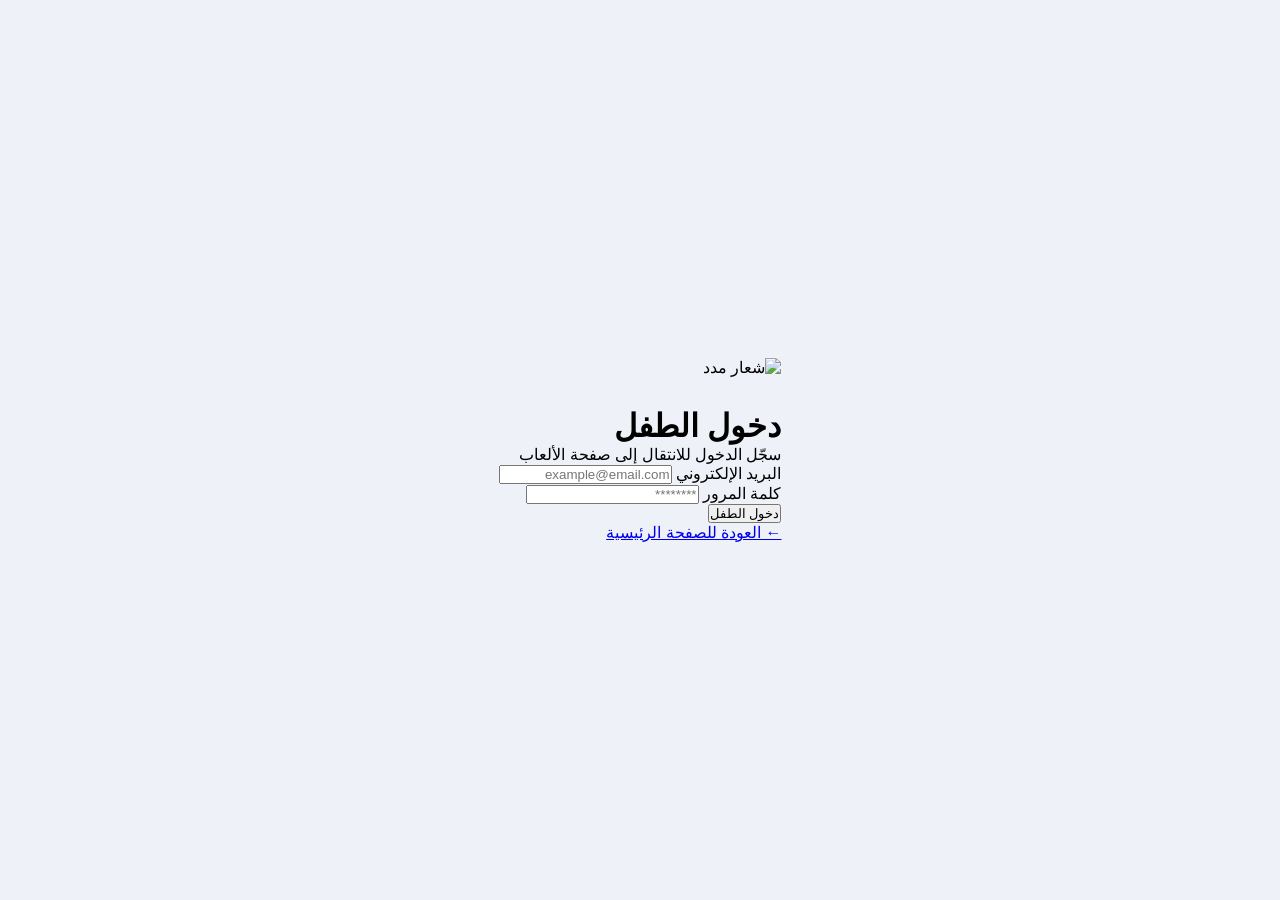
==== child.html @ 7dcdc5ae "Create child.html" ====
<!DOCTYPE html>
<html lang="ar" dir="rtl">
<head>
  <meta charset="UTF-8" />
  <meta name="viewport" content="width=device-width, initial-scale=1.0" />
  <title>مدد | دخول الطفل</title>
  <link rel="stylesheet" href="style.css" />
</head>
<body class="bg-main">
  <div class="bg-blur bg-blur-top"></div>
  <div class="bg-blur bg-blur-bottom"></div>

  <div class="auth-wrapper">
    <div class="auth-card">
      <div class="auth-header">
        <img src="logo.png" class="logo small-logo" alt="شعار مدد" />
        <h1 class="auth-title">دخول الطفل</h1>
        <p class="auth-subtitle">سجّل الدخول للانتقال إلى صفحة الألعاب</p>
      </div>

      <div class="form-group">
        <label>البريد الإلكتروني</label>
        <input type="email" id="childLoginEmail" placeholder="example@email.com" />
      </div>

      <div class="form-group">
        <label>كلمة المرور</label>
        <input type="password" id="childLoginPassword" placeholder="********" />
      </div>

      <button class="main-btn" onclick="childLogin()">دخول الطفل</button>

      <div class="back-link-wrap">
        <a href="index.html" class="back-link">← العودة للصفحة الرئيسية</a>
      </div>
    </div>
  </div>

  <script src="script.js"></script>
</body>
</html>
---- style.css ----
*{
margin:0;
padding:0;
box-sizing:border-box;
font-family:Tahoma,Arial;
}

body{
background:#EEF1F7;
min-height:100vh;
display:flex;
align-items:center;
justify-content:center;
padding:20px;
}

.container{
width:100%;
max-width:900px;
background:white;
border-radius:30px;
padding:40px;
box-shadow:0 10px 25px rgba(0,0,0,0.08);
}

.welcome-section{
text-align:center;
margin-bottom:40px;
}

/* الشعار */

.logo{
width:220px;
margin-bottom:30px;
}

.welcome-title{
font-size:36px;
margin-bottom:15px;
color:#2F3443;
font-weight:bold;
}

.welcome-text{
font-size:20px;
color:#555;
line-height:1.8;
}

.user-heading{
text-align:center;
font-size:26px;
color:#566F98;
margin-bottom:25px;
font-weight:bold;
}

.role-grid{
display:grid;
grid-template-columns:1fr 1fr;
gap:20px;
}

.role-card{
background:#F8F9FC;
border-radius:18px;
padding:20px;
display:flex;
justify-content:space-between;
align-items:center;
cursor:pointer;
border:2px solid transparent;
transition:0.2s;
}

.role-card:hover{
transform:translateY(-3px);
border-color:#566F98;
}

.role-text h3{
font-size:20px;
margin-bottom:5px;
color:#2F3443;
}

.role-text p{
font-size:14px;
color:#777;
}

.icon{
font-size:35px;
}
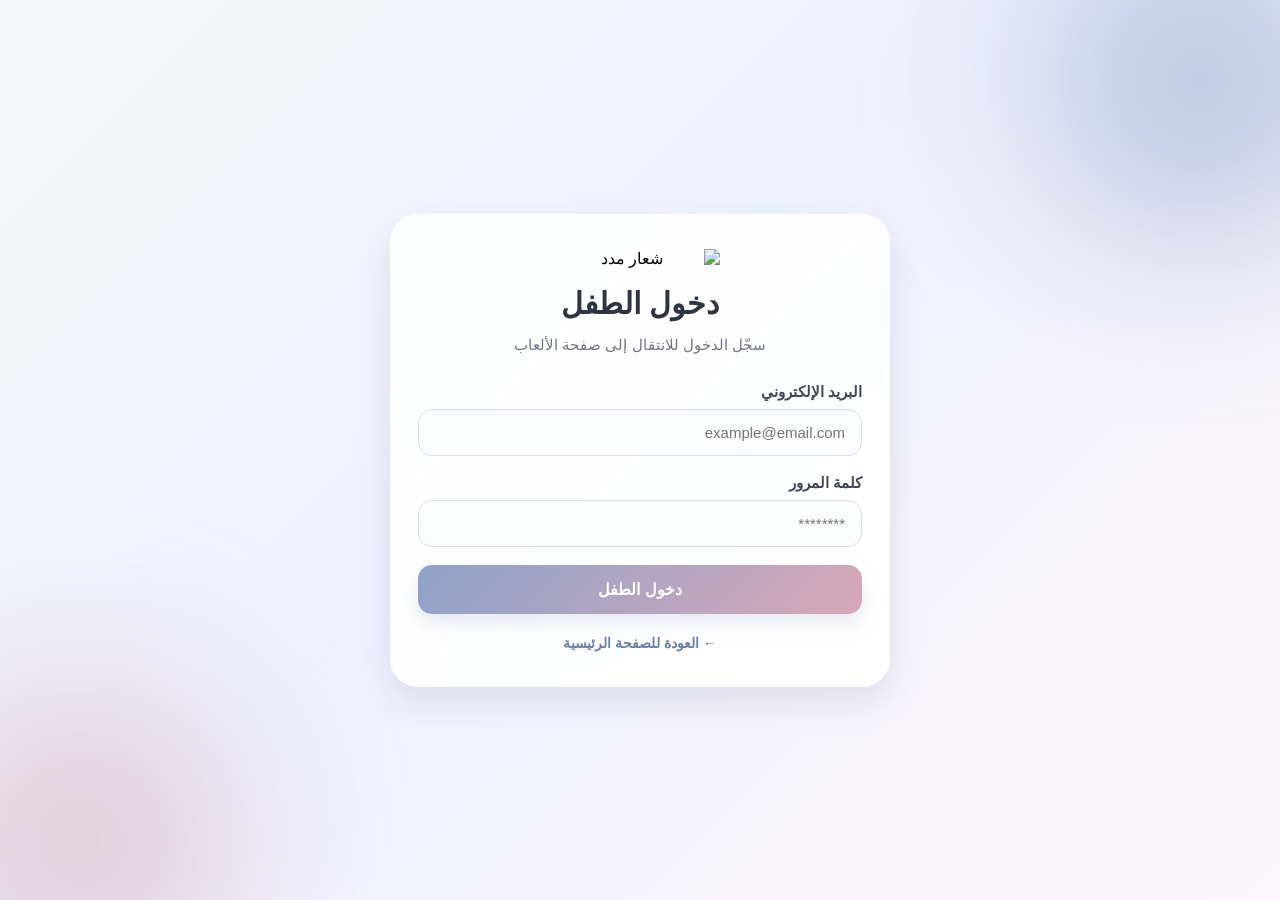
==== commit 954286a3: "Update child.html Added restrictions on login info" ====
--- a/child.html
+++ b/child.html
@@ -9,7 +9,6 @@
 <body class="bg-main">
   <div class="bg-blur bg-blur-top"></div>
   <div class="bg-blur bg-blur-bottom"></div>
-
   <div class="auth-wrapper">
     <div class="auth-card">
       <div class="auth-header">
@@ -17,25 +16,65 @@
         <h1 class="auth-title">دخول الطفل</h1>
         <p class="auth-subtitle">سجّل الدخول للانتقال إلى صفحة الألعاب</p>
       </div>
-
       <div class="form-group">
         <label>البريد الإلكتروني</label>
-        <input type="email" id="childLoginEmail" placeholder="example@email.com" />
+        <input
+          type="email"
+          id="childLoginEmail"
+          placeholder="example@email.com"
+          required
+          maxlength="100"
+          pattern="[a-zA-Z0-9._%+\-]+@[a-zA-Z0-9.\-]+\.[a-zA-Z]{2,}"
+          title="أدخل بريداً إلكترونياً صحيحاً"
+          autocomplete="email"
+          oninput="validateEmail(this)"
+        />
+        <span class="field-error" id="emailError"></span>
       </div>
-
       <div class="form-group">
         <label>كلمة المرور</label>
-        <input type="password" id="childLoginPassword" placeholder="********" />
+        <input
+          type="password"
+          id="childLoginPassword"
+          placeholder="********"
+          required
+          minlength="8"
+          maxlength="64"
+          autocomplete="current-password"
+          oninput="validatePassword(this)"
+        />
+        <span class="field-error" id="passwordError"></span>
       </div>
-
       <button class="main-btn" onclick="childLogin()">دخول الطفل</button>
-
       <div class="back-link-wrap">
         <a href="index.html" class="back-link">← العودة للصفحة الرئيسية</a>
       </div>
     </div>
   </div>
+  <script>
+    function validateEmail(input) {
+      const error = document.getElementById("emailError");
+      const pattern = /^[a-zA-Z0-9._%+\-]+@[a-zA-Z0-9.\-]+\.[a-zA-Z]{2,}$/;
+      if (!input.value) {
+        error.textContent = "البريد الإلكتروني مطلوب";
+      } else if (!pattern.test(input.value)) {
+        error.textContent = "صيغة البريد الإلكتروني غير صحيحة";
+      } else {
+        error.textContent = "";
+      }
+    }
 
+    function validatePassword(input) {
+      const error = document.getElementById("passwordError");
+      if (!input.value) {
+        error.textContent = "كلمة المرور مطلوبة";
+      } else if (input.value.length < 8) {
+        error.textContent = "كلمة المرور يجب أن تكون 8 أحرف على الأقل";
+      } else {
+        error.textContent = "";
+      }
+    }
+  </script>
   <script src="script.js"></script>
 </body>
 </html>
--- a/style.css
+++ b/style.css
@@ -1,95 +1,700 @@
 *{
-margin:0;
-padding:0;
-box-sizing:border-box;
-font-family:Tahoma,Arial;
+  margin:0;
+  padding:0;
+  box-sizing:border-box;
+  font-family:Tahoma, Arial, sans-serif;
 }
 
 body{
-background:#EEF1F7;
-min-height:100vh;
+  min-height:100vh;
+  position:relative;
+  overflow-x:hidden;
+}
+
+.bg-main{
+  background: linear-gradient(135deg, #f6f7fb 0%, #eef2ff 45%, #fff6fb 100%);
+  display:flex;
+  align-items:center;
+  justify-content:center;
+  padding:20px;
+}
+
+.bg-blur{
+  position:fixed;
+  border-radius:50%;
+  filter:blur(90px);
+  opacity:0.55;
+  z-index:0;
+  pointer-events:none;
+}
+
+.bg-blur-top{
+  width:320px;
+  height:320px;
+  top:-80px;
+  right:-80px;
+  background:#8da2c9;
+}
+
+.bg-blur-bottom{
+  width:300px;
+  height:300px;
+  bottom:-90px;
+  left:-70px;
+  background:#d8a8b8;
+}
+
+.container,
+.auth-wrapper,
+.home-page{
+  position:relative;
+  z-index:2;
+  width:100%;
+}
+
+.container{
+  max-width:900px;
+  background:rgba(255,255,255,0.92);
+  border-radius:30px;
+  padding:40px;
+  box-shadow:0 15px 35px rgba(58, 67, 92, 0.12);
+  backdrop-filter:blur(8px);
+}
+
+.welcome-section{
+  text-align:center;
+  margin-bottom:40px;
+}
+
+.logo{
+  display:block;
+  max-width:220px;
+  width:100%;
+  height:auto;
+  margin:0 auto 28px;
+}
+
+.welcome-title{
+  font-size:36px;
+  margin-bottom:15px;
+  color:#2f3443;
+  font-weight:bold;
+}
+
+.welcome-text{
+  font-size:20px;
+  color:#5f6472;
+  line-height:1.9;
+  max-width:650px;
+  margin:0 auto;
+}
+
+.user-heading{
+  text-align:center;
+  font-size:26px;
+  color:#6b7fa8;
+  margin-bottom:25px;
+  font-weight:bold;
+}
+
+.role-grid{
+  display:grid;
+  grid-template-columns:1fr 1fr;
+  gap:20px;
+}
+
+.role-card{
+  background:rgba(255,255,255,0.75);
+  border-radius:20px;
+  padding:24px;
+  display:flex;
+  justify-content:space-between;
+  align-items:center;
+  cursor:pointer;
+  border:2px solid transparent;
+  transition:0.25s ease;
+  box-shadow:0 8px 20px rgba(0,0,0,0.05);
+}
+
+.role-card:hover{
+  transform:translateY(-4px);
+  border-color:#8da2c9;
+  box-shadow:0 14px 28px rgba(0,0,0,0.08);
+}
+
+.role-card.parent{
+  background:linear-gradient(135deg, rgba(141,162,201,0.16), rgba(255,255,255,0.95));
+}
+
+.role-card.child{
+  background:linear-gradient(135deg, rgba(216,168,184,0.16), rgba(255,255,255,0.95));
+}
+
+.role-text h3{
+  font-size:22px;
+  margin-bottom:8px;
+  color:#2f3443;
+}
+
+.role-text p{
+  font-size:14px;
+  color:#6e7380;
+  line-height:1.7;
+}
+
+.icon{
+  font-size:38px;
+}
+
+/* Auth Pages */
+.auth-wrapper{
+  max-width:500px;
+  margin:auto;
+}
+
+.auth-card{
+  background:rgba(255,255,255,0.93);
+  border-radius:28px;
+  padding:35px 28px;
+  box-shadow:0 15px 35px rgba(58, 67, 92, 0.12);
+  backdrop-filter:blur(8px);
+}
+
+.auth-header{
+  text-align:center;
+  margin-bottom:25px;
+}
+
+.small-logo{
+  max-width:160px;
+  margin-bottom:18px;
+}
+
+.auth-title{
+  font-size:30px;
+  color:#2f3443;
+  margin-bottom:10px;
+}
+
+.auth-subtitle{
+  color:#6f7686;
+  font-size:15px;
+  line-height:1.8;
+}
+
+.form-group{
+  margin-bottom:18px;
+}
+
+.form-group label{
+  display:block;
+  margin-bottom:8px;
+  color:#404758;
+  font-size:15px;
+  font-weight:bold;
+}
+
+.form-group input{
+  width:100%;
+  padding:14px 16px;
+  border:1.8px solid #d8ddeb;
+  border-radius:14px;
+  background:#fbfcff;
+  outline:none;
+  font-size:15px;
+  transition:0.2s;
+}
+
+.form-group input:focus{
+  border-color:#8da2c9;
+  box-shadow:0 0 0 4px rgba(141,162,201,0.15);
+}
+
+.main-btn{
+  width:100%;
+  border:none;
+  border-radius:14px;
+  padding:15px;
+  background:linear-gradient(135deg, #8da2c9, #d8a8b8);
+  color:white;
+  font-size:16px;
+  font-weight:bold;
+  cursor:pointer;
+  transition:0.25s;
+  box-shadow:0 10px 20px rgba(141,162,201,0.22);
+}
+
+.main-btn:hover{
+  transform:translateY(-2px);
+  opacity:0.96;
+}
+
+.switch-text{
+  margin-top:16px;
+  text-align:center;
+  color:#6f7686;
+  font-size:14px;
+}
+
+.switch-link{
+  color:#8da2c9;
+  font-weight:bold;
+  cursor:pointer;
+}
+
+.switch-link:hover{
+  text-decoration:underline;
+}
+
+.back-link-wrap{
+  text-align:center;
+  margin-top:20px;
+}
+
+.back-link{
+  text-decoration:none;
+  color:#6b7fa8;
+  font-size:14px;
+  font-weight:bold;
+}
+
+/* Home Page */
+.home-page{
+  max-width:900px;
+  margin:auto;
+}
+.top-bar{
+  display:flex;
+  justify-content:flex-start;
+  margin-bottom:10px;
+}
+
+.logo-center{
+  display:flex;
+  justify-content:center;
+  margin-bottom:20px;
+}
+
+.top-logo{
+  width:120px;
+  height:120px;
+  border-radius:50%;
+  background:white;
+  padding:18px;
+  object-fit:contain;
+  box-shadow:0 10px 25px rgba(0,0,0,0.12);
+}
+
+.logout-btn{
+  border:none;
+  background:#ffffff;
+  color:#6b7fa8;
+  padding:12px 18px;
+  border-radius:12px;
+  cursor:pointer;
+  font-weight:bold;
+  box-shadow:0 6px 18px rgba(0,0,0,0.06);
+}
+
+.home-card{
+  background:rgba(255,255,255,0.93);
+  border-radius:30px;
+  padding:40px;
+  box-shadow:0 15px 35px rgba(58, 67, 92, 0.12);
+}
+
+.home-title{
+  font-size:34px;
+  color:#2f3443;
+  margin-bottom:12px;
+}
+
+.home-subtitle{
+  font-size:18px;
+  color:#667085;
+  line-height:1.8;
+  margin-bottom:30px;
+}
+
+.child-summary{
+  background:linear-gradient(135deg, rgba(141,162,201,0.12), rgba(216,168,184,0.12));
+  border-radius:20px;
+  padding:24px;
+  margin-bottom:28px;
+}
+
+.child-summary h3{
+  color:#2f3443;
+  margin-bottom:14px;
+  font-size:22px;
+}
+
+.child-summary p{
+  color:#5b6272;
+  font-size:16px;
+  margin-bottom:10px;
+}
+
+.big-btn{
+  max-width:320px;
+}
+
+.home-actions{
+  display:flex;
+  justify-content:flex-start;
+}
+
+/* Responsive */
+@media (max-width:768px){
+  .container,
+  .home-card,
+  .auth-card{
+    padding:24px;
+  }
+
+  .welcome-title,
+  .home-title,
+  .auth-title{
+    font-size:28px;
+  }
+
+  .welcome-text,
+  .home-subtitle{
+    font-size:17px;
+  }
+
+  .role-grid{
+    grid-template-columns:1fr;
+  }
+
+  .role-card{
+    flex-direction:row;
+  }
+
+  .top-bar{
+    flex-direction:column;
+    align-items:flex-start;
+  }
+
+  .big-btn{
+    max-width:100%;
+  }
+}
+
+/* =========================
+   QUESTIONNAIRE + RESULT + FOLLOWUP
+========================= */
+
+.simple-top{
 display:flex;
 align-items:center;
-justify-content:center;
-padding:20px;
-}
-
-.container{
+justify-content:space-between;
+margin-bottom:24px;
+}
+
+.back-btn{
+background:white;
+border:none;
+padding:14px 22px;
+border-radius:18px;
+font-size:16px;
+font-weight:bold;
+color:#6B7EA5;
+cursor:pointer;
+box-shadow:0 8px 20px rgba(0,0,0,0.08);
+}
+
+.top-space{
+width:120px;
+}
+
+.centered-logo{
+margin:0 auto;
+}
+
+.questionnaire-card{
+max-width:950px;
+margin:auto;
+}
+
+.first-question-block{
+margin-top:10px;
+}
+
+.question-block{
+background:#f9f9fc;
+border:1px solid #e7e9f2;
+border-radius:18px;
+padding:22px;
+margin-bottom:18px;
+}
+
+.question-label{
+display:block;
+font-size:22px;
+font-weight:bold;
+color:#2F3443;
+margin-bottom:14px;
+}
+
+.question-title{
+font-size:24px;
+font-weight:bold;
+color:#4E648D;
+margin-bottom:10px;
+}
+
+.question-text{
+font-size:18px;
+line-height:1.9;
+color:#444;
+margin-bottom:14px;
+}
+
+.age-options,
+.gender-options{
+display:flex;
+flex-wrap:wrap;
+gap:12px;
+}
+
+.option-chip{
+cursor:pointer;
+}
+
+.option-chip input{
+display:none;
+}
+
+.option-chip span{
+display:inline-block;
+padding:12px 18px;
+background:#f2f4fa;
+border:2px solid #d7dce8;
+border-radius:14px;
+font-size:16px;
+color:#4b5568;
+transition:0.2s;
+}
+
+.option-chip input:checked + span{
+background:linear-gradient(135deg,#90ABD8,#D9B2C3);
+border-color:#90ABD8;
+color:white;
+font-weight:bold;
+}
+
+.small-chip span{
+min-width:100px;
+text-align:center;
+}
+
+.yn-options{
+display:flex;
+gap:20px;
+flex-wrap:wrap;
+}
+
+.yn-options label{
+background:#fff;
+border:2px solid #dde2ee;
+padding:12px 20px;
+border-radius:14px;
+cursor:pointer;
+font-size:17px;
+font-weight:bold;
+color:#5b6477;
+transition:0.2s;
+}
+
+.yn-options input{
+margin-left:8px;
+}
+
+.full-btn{
 width:100%;
-max-width:900px;
+margin-top:12px;
+}
+
+.form-error{
+color:#c0392b;
+font-size:16px;
+font-weight:bold;
+margin:12px 0 0;
+text-align:center;
+}
+
+/* =========================
+   RESULT PAGE
+========================= */
+
+.result-page{
+width:100%;
+max-width:1000px;
+margin:auto;
+padding:30px 20px 50px;
+}
+
+.result-card{
 background:white;
-border-radius:30px;
-padding:40px;
-box-shadow:0 10px 25px rgba(0,0,0,0.08);
-}
-
-.welcome-section{
+border-radius:32px;
+padding:45px 35px;
+box-shadow:0 14px 35px rgba(0,0,0,0.08);
 text-align:center;
-margin-bottom:40px;
-}
-
-/* الشعار */
-
-.logo{
-width:220px;
-margin-bottom:30px;
-}
-
-.welcome-title{
-font-size:36px;
-margin-bottom:15px;
+}
+
+.result-badge{
+display:inline-block;
+padding:10px 18px;
+border-radius:999px;
+font-size:15px;
+font-weight:bold;
+margin-bottom:20px;
+}
+
+.result-title{
+font-size:44px;
 color:#2F3443;
-font-weight:bold;
-}
-
-.welcome-text{
+margin-bottom:14px;
+}
+
+.result-text{
+font-size:24px;
+line-height:1.9;
+color:#5a6478;
+max-width:800px;
+margin:0 auto 24px;
+}
+
+.result-summary{
+background:#f7f8fc;
+border-radius:20px;
+padding:22px;
+font-size:18px;
+line-height:2;
+color:#4d5668;
+margin-bottom:25px;
+text-align:right;
+}
+
+/* =========================
+   FOLLOWUP PAGE
+========================= */
+
+.followup-section{
+background:#f9f9fc;
+border:1px solid #e5e8f2;
+border-radius:20px;
+padding:24px;
+margin-bottom:18px;
+}
+
+.followup-section h3{
+font-size:26px;
+color:#4E648D;
+margin-bottom:14px;
+}
+
+.followup-main-question{
+font-size:19px;
+font-weight:bold;
+line-height:1.8;
+color:#2F3443;
+margin-bottom:16px;
+}
+
+.checkbox-list{
+display:grid;
+gap:12px;
+margin-bottom:16px;
+}
+
+.checkbox-item{
+background:white;
+border:1px solid #dde2ee;
+border-radius:14px;
+padding:14px 16px;
+font-size:17px;
+color:#4e5668;
+}
+
+.checkbox-item input{
+margin-left:10px;
+}
+
+.subquestion-box{
+background:#fff;
+border:1px dashed #c8cfdf;
+border-radius:16px;
+padding:18px;
+margin-top:16px;
+}
+
+.subquestion-title{
+font-size:18px;
+font-weight:bold;
+color:#2F3443;
+margin-bottom:12px;
+}
+
+.sub-yesno{
+display:flex;
+gap:18px;
+flex-wrap:wrap;
+}
+
+.sub-yesno label{
+background:#f6f8fc;
+border:2px solid #dde2ee;
+padding:10px 16px;
+border-radius:14px;
+font-size:16px;
+font-weight:bold;
+cursor:pointer;
+}
+
+/* =========================
+   RESPONSIVE
+========================= */
+
+@media (max-width: 768px){
+
+.question-title{
 font-size:20px;
-color:#555;
-line-height:1.8;
-}
-
-.user-heading{
+}
+
+.question-text{
+font-size:16px;
+}
+
+.result-title{
+font-size:32px;
+}
+
+.result-text{
+font-size:20px;
+}
+
+.top-space{
+display:none;
+}
+
+.simple-top{
+justify-content:space-between;
+gap:10px;
+}
+
+.age-options,
+.gender-options,
+.yn-options,
+.sub-yesno{
+flex-direction:column;
+}
+
+.option-chip span,
+.yn-options label,
+.sub-yesno label{
+width:100%;
 text-align:center;
-font-size:26px;
-color:#566F98;
-margin-bottom:25px;
-font-weight:bold;
-}
-
-.role-grid{
-display:grid;
-grid-template-columns:1fr 1fr;
-gap:20px;
-}
-
-.role-card{
-background:#F8F9FC;
-border-radius:18px;
-padding:20px;
-display:flex;
-justify-content:space-between;
-align-items:center;
-cursor:pointer;
-border:2px solid transparent;
-transition:0.2s;
-}
-
-.role-card:hover{
-transform:translateY(-3px);
-border-color:#566F98;
-}
-
-.role-text h3{
-font-size:20px;
-margin-bottom:5px;
-color:#2F3443;
-}
-
-.role-text p{
-font-size:14px;
-color:#777;
-}
-
-.icon{
-font-size:35px;
-}
+}
+}
